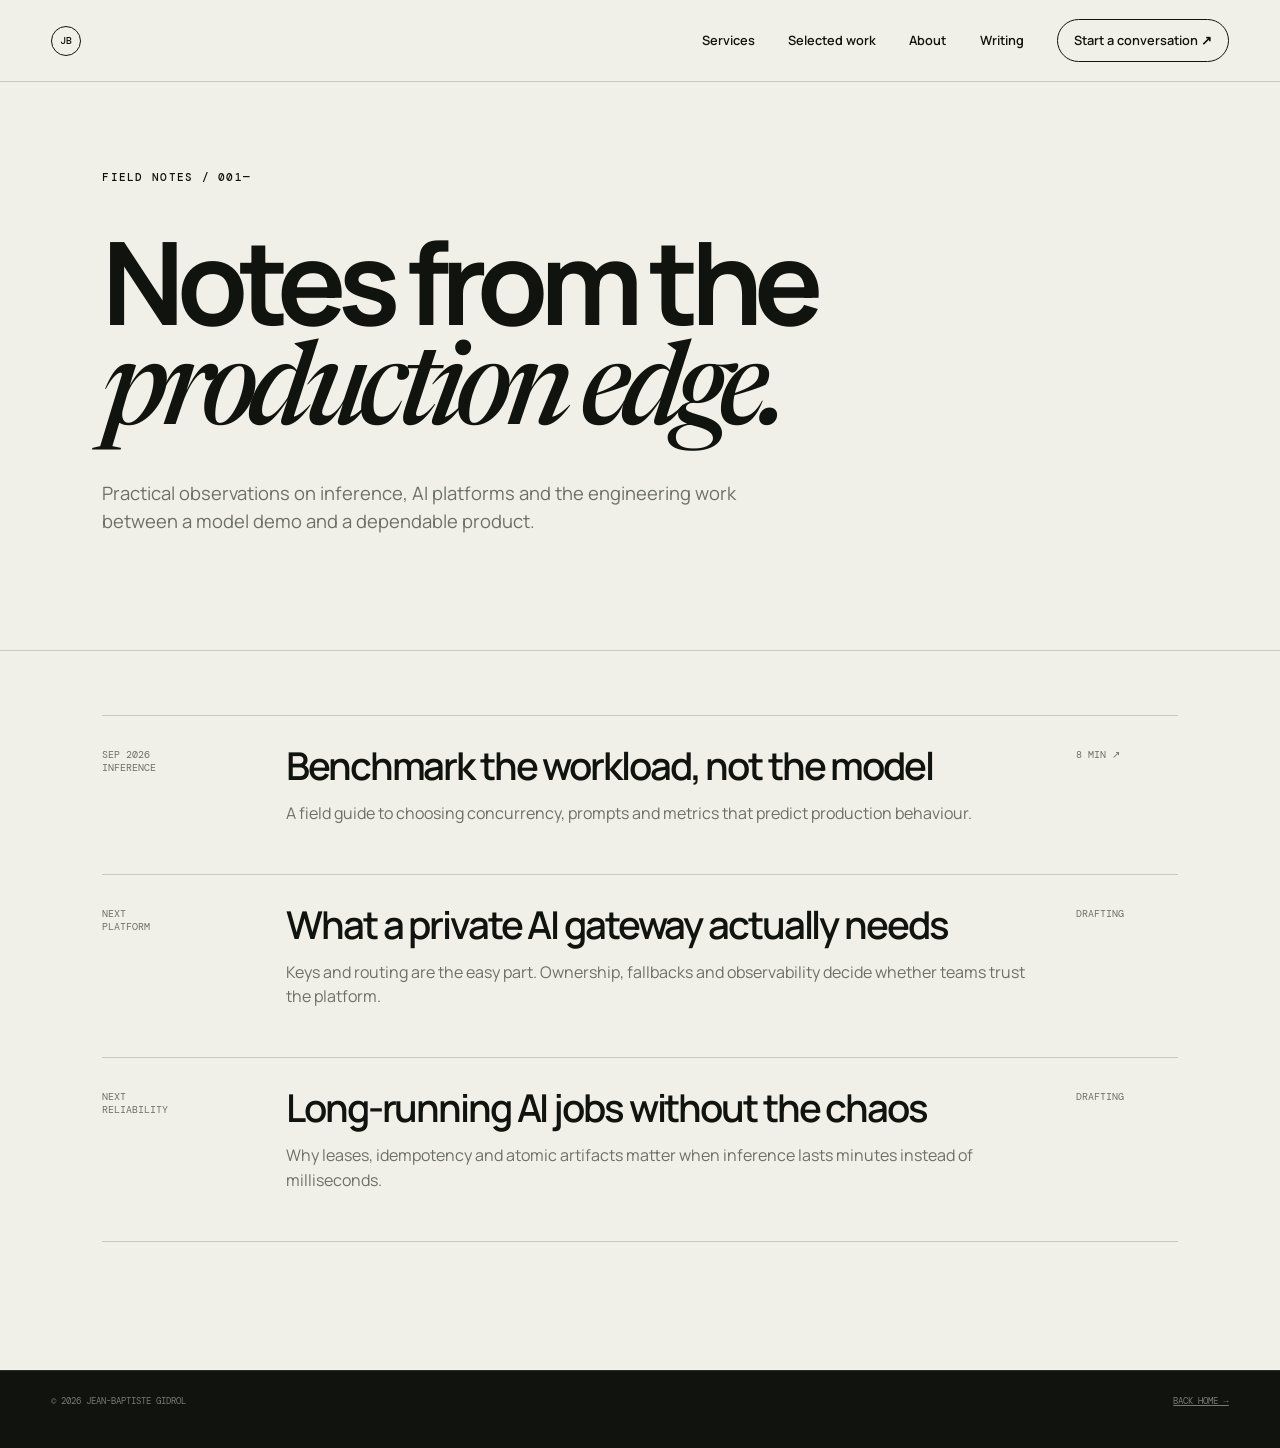
==== writing/index.html @ 70b89be1 "Overall Inference focused website" ====
<!doctype html><html lang="en"><head><meta charset="utf-8"><meta name="viewport" content="width=device-width,initial-scale=1"><meta name="description" content="Field notes on AI platforms, LLM inference and production systems by Jean-Baptiste Gidrol."><title>Field Notes — Jean-Baptiste Gidrol</title><link rel="icon" href="../Image/Logo_neon.png"><link rel="stylesheet" href="../style.css"><script src="../script.js" defer></script></head><body><header><a class="brand" href="../" aria-label="Jean-Baptiste Gidrol — home"><b>JB</b></a><button class="menu" aria-expanded="false" aria-controls="nav">Menu</button><nav id="nav"><a href="../#services">Services</a><a href="../#work">Selected work</a><a href="../#about">About</a><a href="./">Writing</a><a class="nav-cta" href="../#contact">Start a conversation ↗</a></nav></header><main><section class="page-hero"><p class="kicker">Field notes / 001—</p><h1>Notes from the<br><em>production edge.</em></h1><p>Practical observations on inference, AI platforms and the engineering work between a model demo and a dependable product.</p></section><section class="posts"><a class="post" href="benchmarking-llm-inference.html"><small>Sep 2026<br>Inference</small><div><h2>Benchmark the workload, not the model</h2><p>A field guide to choosing concurrency, prompts and metrics that predict production behaviour.</p></div><small>8 min ↗</small></a><div class="post"><small>Next<br>Platform</small><div><h2>What a private AI gateway actually needs</h2><p>Keys and routing are the easy part. Ownership, fallbacks and observability decide whether teams trust the platform.</p></div><small>Drafting</small></div><div class="post"><small>Next<br>Reliability</small><div><h2>Long-running AI jobs without the chaos</h2><p>Why leases, idempotency and atomic artifacts matter when inference lasts minutes instead of milliseconds.</p></div><small>Drafting</small></div></section></main><footer><span>© <span id="year">2026</span> Jean-Baptiste Gidrol</span><a href="../">Back home →</a></footer></body></html>
---- style.css ----
@import url('https://fonts.googleapis.com/css2?family=DM+Mono:wght@400;500&family=Manrope:wght@400;500;600;700&family=Newsreader:ital,opsz,wght@1,6..72,500&display=swap');
:root{--ink:#11130f;--paper:#f1f0e8;--deep:#e5e3d8;--acid:#c8ff3d;--mint:#92edc4;--muted:#6d7067;--line:rgba(17,19,15,.18);--mono:'DM Mono',monospace;--sans:'Manrope',sans-serif;--serif:'Newsreader',serif}*{box-sizing:border-box}html{scroll-behavior:smooth}body{margin:0;background:var(--paper);color:var(--ink);font-family:var(--sans);line-height:1.55;overflow-x:hidden}::selection{background:var(--acid)}a{color:inherit}img{display:block;max-width:100%}.skip{position:fixed;top:-5rem;left:1rem;background:var(--acid);padding:.7rem;z-index:50}.skip:focus{top:1rem}
header{position:absolute;z-index:9;top:0;width:100%;height:82px;padding:0 clamp(1.25rem,4vw,4.5rem);display:flex;align-items:center;justify-content:space-between;border-bottom:1px solid var(--line)}.brand{display:flex;align-items:center;gap:.6rem;text-decoration:none;font-weight:700}.brand b{width:30px;height:30px;border:1px solid;border-radius:50%;display:grid;place-items:center;font:500 .65rem var(--mono)}.brand span{color:#719b00}nav{display:flex;align-items:center;gap:clamp(1rem,2.6vw,2.6rem)}nav a{font-size:.8rem;text-decoration:none;font-weight:600}.nav-cta{border:1px solid;border-radius:99px;padding:.65rem 1rem}.nav-cta:hover{background:var(--ink);color:var(--paper)}.menu{display:none;background:none;border:1px solid;border-radius:99px;padding:.45rem .8rem;font:600 .75rem var(--sans)}
.hero{min-height:100vh;padding:clamp(9rem,17vh,13rem) clamp(1.25rem,4vw,4.5rem) 2.5rem;display:flex;flex-direction:column;justify-content:space-between;position:relative;isolation:isolate}.grid{position:absolute;z-index:-1;inset:82px 0 0;background-image:linear-gradient(var(--line) 1px,transparent 1px),linear-gradient(90deg,var(--line) 1px,transparent 1px);background-size:8.33vw 8.33vw;opacity:.2;mask-image:linear-gradient(#000,transparent 80%)}.kicker,.label,.heading>p{font:500 .66rem var(--mono);text-transform:uppercase;letter-spacing:.12em}.kicker i{display:inline-block;width:8px;height:8px;border-radius:50%;background:#74ae00;margin-right:.5rem;box-shadow:0 0 0 4px #74ae0020}.hero h1{font-size:clamp(3.6rem,9.3vw,9.2rem);line-height:.82;letter-spacing:-.075em;margin:clamp(3rem,8vh,6rem) 0 4rem;font-weight:600}.hero em,.contact em,.page-hero em{font-family:var(--serif);font-weight:500}.hero-copy{margin-left:auto;max-width:600px}.hero-copy>p{font-size:clamp(1.15rem,1.7vw,1.5rem);letter-spacing:-.025em}.hero-copy>div{display:flex;gap:1.5rem;align-items:center;margin-top:1.7rem}.button{display:inline-flex;border-radius:99px;padding:.9rem 1.25rem;text-decoration:none;font-size:.82rem;font-weight:700;transition:.2s}.button:hover{transform:translateY(-2px)}.dark{background:var(--ink);color:var(--paper)}.under{font-size:.8rem;font-weight:700;text-underline-offset:5px}.signals{display:grid;grid-template-columns:repeat(4,1fr);border-top:1px solid var(--line);margin-top:clamp(3rem,8vh,6rem);padding-top:1rem}.signals div{display:flex;flex-direction:column;border-left:1px solid var(--line);padding-left:1rem}.signals div:first-child{border:0;padding-left:0}.signals strong{font-size:clamp(1.5rem,2.5vw,2.4rem);letter-spacing:-.05em}.signals small,.case-top,.fine{font:400 .6rem var(--mono);text-transform:uppercase;color:var(--muted)}
.section{padding:clamp(5rem,10vw,9rem) clamp(1.25rem,4vw,4.5rem)}.heading{display:grid;grid-template-columns:1fr 2fr 1fr;gap:2rem;align-items:start;margin-bottom:clamp(3rem,7vw,6rem)}.heading small,.label small{margin-right:1rem;color:var(--muted)}h2{font-size:clamp(2.7rem,5.2vw,5rem);line-height:.96;letter-spacing:-.055em;margin:0;font-weight:600}.heading>p{margin:.4rem 0}.heading>span{color:var(--muted);font-size:.9rem}.services{background:var(--ink);color:var(--paper)}.services-heading h2{grid-column:2}.services .heading>span{color:#999c93}.service-list{border-top:1px solid #ffffff33}.service{display:grid;grid-template-columns:.3fr 1.4fr .8fr;gap:2rem;padding:2.4rem 0;border-bottom:1px solid #ffffff33}.service>small{font:400 .65rem var(--mono);color:var(--acid)}.service h3{font-size:clamp(1.5rem,2.3vw,2.2rem);letter-spacing:-.04em;margin:0 0 .7rem}.service p{color:#b7bab1;max-width:620px;margin:0}.service ul{list-style:none;margin:0;padding:0;font:400 .65rem var(--mono);text-transform:uppercase;color:#b7bab1}.service li{margin-bottom:.6rem}.service li:before{content:'↳ ';color:var(--acid)}
.work{background:var(--deep)}.cases{display:grid;grid-template-columns:1fr 1fr;gap:1rem}.case{background:var(--paper);padding:clamp(1.3rem,2.5vw,2.2rem);min-height:520px;display:flex;flex-direction:column}.featured{grid-column:span 2;display:grid;grid-template-columns:1.25fr .75fr;gap:2rem}.featured .case-top,.featured .tags{grid-column:span 2}.case-top{display:flex;justify-content:space-between}.case-copy{margin-top:auto}.case-copy h3{font-size:clamp(1.7rem,3vw,3rem);line-height:1.05;letter-spacing:-.045em;margin:1rem 0}.case-copy p{color:var(--muted);max-width:680px}.terminal{background:#0c100d;color:#dfe8d9;margin-top:1rem;min-height:330px}.bar{height:38px;background:#20251f;padding:.7rem;font:400 .58rem var(--mono);color:#677064}.bar span{float:right}.term{padding:clamp(1.3rem,3vw,2.4rem);font-family:var(--mono)}.term code{display:block;font-size:.63rem;color:#899485}.term code b{color:var(--acid)}.term strong{font:600 clamp(3.5rem,6vw,6rem)/1 var(--sans);letter-spacing:-.07em;color:var(--acid);display:inline-block;margin-top:2rem}.term small{margin-left:1rem}.term p{font-size:.6rem;color:#939d8e}.bars{color:var(--mint);font-size:clamp(1.2rem,3vw,2.3rem);letter-spacing:.1em;white-space:nowrap;overflow:hidden}.big{font-size:clamp(5rem,11vw,10rem);font-weight:600;letter-spacing:-.1em;margin:3rem 0}.big small{font:500 .16em var(--mono);letter-spacing:0;text-transform:uppercase}.tags{display:flex;flex-wrap:wrap;gap:.4rem;margin-top:1.7rem}.tags span{border:1px solid var(--line);border-radius:99px;padding:.3rem .55rem;font:400 .56rem var(--mono);text-transform:uppercase}.fine{margin-top:1.5rem}
.about{display:grid;grid-template-columns:1fr;gap:clamp(3rem,6vw,5rem)}.about figure{margin:0;position:relative;aspect-ratio:16/7;overflow:hidden}.about figure img{width:100%;height:100%;object-fit:cover;object-position:center 38%}figcaption{position:absolute;bottom:1rem;left:1rem;color:white;font:400 .58rem var(--mono);text-transform:uppercase}.about-copy{width:min(100%,980px);margin-left:auto}.about h2{margin:2.5rem 0}.lead{font-size:clamp(1.2rem,2vw,1.75rem);letter-spacing:-.03em}.columns{display:grid;grid-template-columns:1fr 1fr;gap:2rem;color:var(--muted);font-size:.88rem}dl{margin-top:2rem}dt,dd{border-top:1px solid var(--line);padding:1rem 0;margin:0}dt{float:left;width:28%;font:400 .58rem var(--mono);text-transform:uppercase;color:var(--muted)}dd{padding-left:30%;font-size:.75rem}
.writing{border-top:1px solid var(--line)}.articles,.offers{display:grid;grid-template-columns:repeat(3,1fr);gap:1rem}.article{min-height:370px;border:1px solid var(--line);padding:1.5rem;display:flex;flex-direction:column;text-decoration:none;transition:.2s}.article[href]:hover{background:var(--acid);transform:translateY(-4px)}.article small{font:400 .6rem var(--mono);text-transform:uppercase;color:var(--muted)}.article h3{font-size:clamp(1.4rem,2.2vw,2rem);line-height:1.15;letter-spacing:-.04em;margin:4rem 0 1rem}.article p{font-size:.84rem;color:var(--muted)}.article b{font-size:.72rem;margin-top:auto}.all{display:inline-block;margin-top:2rem}.engage{background:var(--mint)}.offers{gap:0;border-top:1px solid var(--line);border-left:1px solid var(--line)}.offers article{min-height:300px;padding:1.5rem;display:flex;flex-direction:column;border-right:1px solid var(--line);border-bottom:1px solid var(--line)}.offers h3{font-size:1.7rem;letter-spacing:-.04em;margin:3rem 0 1rem}.offers p{font-size:.85rem}.offers small,.offers b{font:400 .6rem var(--mono);text-transform:uppercase}.offers b{margin-top:auto}
.contact{background:var(--ink);color:var(--paper);text-align:center;padding:clamp(6rem,12vw,11rem) 1.25rem}.contact h2{font-size:clamp(5rem,13vw,12rem);line-height:.72;letter-spacing:-.08em;margin:4rem 0}.contact h2 em{color:var(--acid)}.contact>p:not(.kicker){max-width:560px;margin:0 auto 2rem;color:#a8aba2}.light{background:var(--paper);color:var(--ink)}.contact>div{display:flex;justify-content:center;gap:2rem;margin-top:5rem}.contact>div a{font:400 .64rem var(--mono);text-transform:uppercase;text-underline-offset:5px}footer{min-height:78px;padding:1.5rem clamp(1.25rem,4vw,4.5rem);background:var(--ink);border-top:1px solid #ffffff1c;color:#777b72;display:flex;justify-content:space-between;font:400 .57rem var(--mono);text-transform:uppercase}.reveal{opacity:0;transform:translateY(22px);transition:.7s}.reveal.visible{opacity:1;transform:none}
/* writing */.page-hero{padding:10rem clamp(1.25rem,8vw,9rem) 6rem;border-bottom:1px solid var(--line)}.page-hero h1,.article-hero h1{font-size:clamp(4rem,9vw,8rem);line-height:.86;letter-spacing:-.075em;margin:3rem 0 2rem}.page-hero>p:last-child,.deck{color:var(--muted);font-size:1.15rem;max-width:700px}.posts{padding:4rem clamp(1.25rem,8vw,9rem) 8rem}.post{display:grid;grid-template-columns:.3fr 1.5fr .2fr;gap:2rem;padding:2rem 0;border-top:1px solid var(--line);text-decoration:none}.post:last-child{border-bottom:1px solid var(--line)}.post small,.meta{font:400 .6rem var(--mono);text-transform:uppercase;color:var(--muted)}.post h2{font-size:clamp(1.6rem,3vw,3rem)}.post p{color:var(--muted)}.article-hero{padding:10rem clamp(1.25rem,10vw,11rem) 5rem;border-bottom:1px solid var(--line)}.meta{display:flex;justify-content:space-between}.prose{max-width:760px;margin:auto;padding:5rem 1.25rem 8rem}.prose .lead{font-size:1.35rem;color:var(--ink)}.prose h2{font-size:2rem;margin:3.5rem 0 1rem}.prose p,.prose li{color:#4d5049}.prose blockquote{margin:3rem 0;padding:1.5rem 0;border-block:1px solid var(--line);font:500 italic 1.7rem/1.35 var(--serif)}.callout{background:var(--ink);padding:1.4rem;margin:2.5rem 0}.callout p{color:#b8bbb2;margin:0}.back{font:500 .65rem var(--mono);text-transform:uppercase;text-underline-offset:5px}
@media(max-width:800px){.services-heading h2{grid-column:auto}header{height:70px}.menu{display:block}nav{display:none;position:absolute;top:70px;left:0;right:0;background:var(--paper);padding:1rem 1.25rem 1.5rem;flex-direction:column;align-items:stretch;border-bottom:1px solid var(--line)}nav.open{display:flex}.nav-cta{text-align:center}.hero{padding-top:8rem;min-height:auto}.hero h1{margin:4rem 0 3rem}.hero-copy>div{flex-wrap:wrap}.signals{grid-template-columns:1fr 1fr;gap:1.4rem}.signals div:nth-child(3){border:0;padding-left:0}.heading{grid-template-columns:1fr}.service{grid-template-columns:.2fr 1fr}.service ul{grid-column:2}.cases{grid-template-columns:1fr}.featured{grid-column:auto;display:flex}.featured .terminal{order:2}.featured .case-copy{order:3}.featured .tags{order:4}.about{grid-template-columns:1fr}.about figure{max-width:none;aspect-ratio:16/9}.articles,.offers{grid-template-columns:1fr}.article{min-height:290px}.post{grid-template-columns:1fr}.post>small:last-child{display:none}}@media(max-width:520px){.hero h1{font-size:3.35rem}.hero-copy>div{align-items:flex-start;flex-direction:column}.service{grid-template-columns:1fr}.service ul{grid-column:auto}.case{min-height:450px}.terminal{min-height:280px}.columns{grid-template-columns:1fr}.contact>div{flex-direction:column;gap:1rem}.contact h2{font-size:4.7rem}footer{gap:1rem;flex-direction:column}}@media(prefers-reduced-motion:reduce){html{scroll-behavior:auto}.reveal{opacity:1;transform:none;transition:none}}
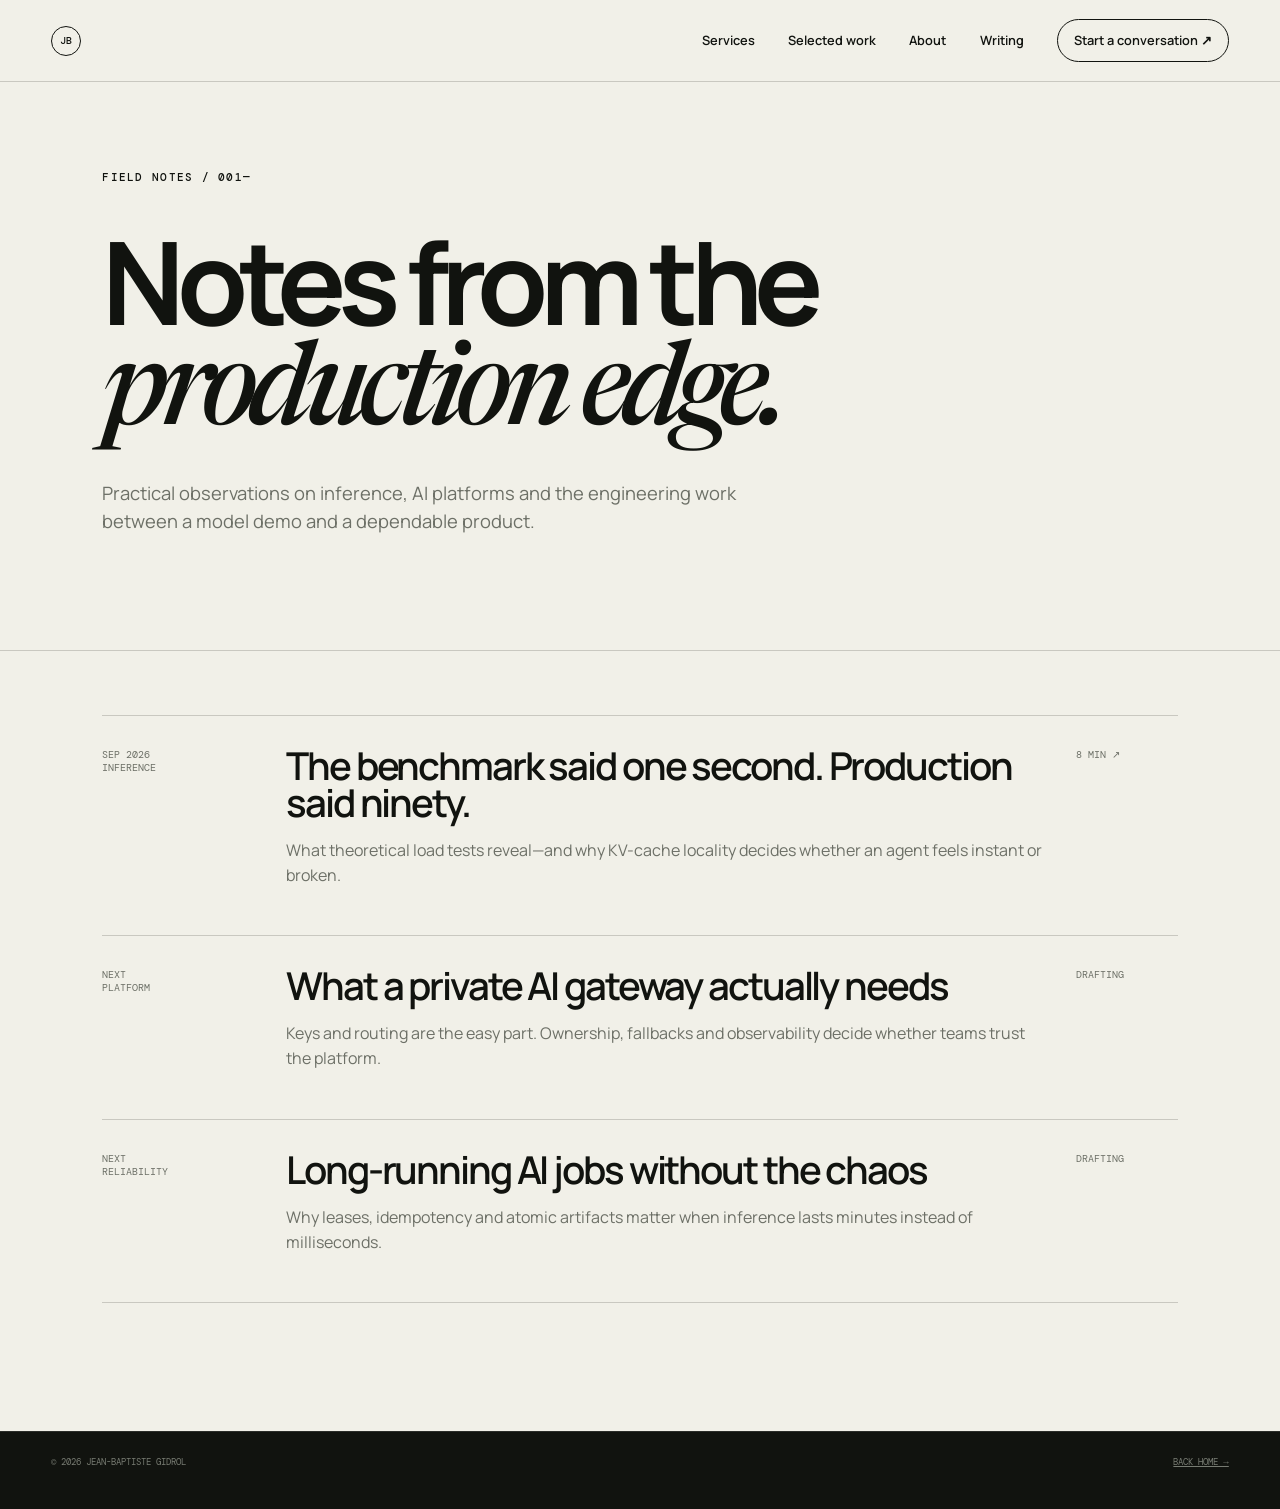
==== commit a8e56e6f: "Added first article" ====
--- a/writing/index.html
+++ b/writing/index.html
@@ -1 +1 @@
-<!doctype html><html lang="en"><head><meta charset="utf-8"><meta name="viewport" content="width=device-width,initial-scale=1"><meta name="description" content="Field notes on AI platforms, LLM inference and production systems by Jean-Baptiste Gidrol."><title>Field Notes — Jean-Baptiste Gidrol</title><link rel="icon" href="../Image/Logo_neon.png"><link rel="stylesheet" href="../style.css"><script src="../script.js" defer></script></head><body><header><a class="brand" href="../" aria-label="Jean-Baptiste Gidrol — home"><b>JB</b></a><button class="menu" aria-expanded="false" aria-controls="nav">Menu</button><nav id="nav"><a href="../#services">Services</a><a href="../#work">Selected work</a><a href="../#about">About</a><a href="./">Writing</a><a class="nav-cta" href="../#contact">Start a conversation ↗</a></nav></header><main><section class="page-hero"><p class="kicker">Field notes / 001—</p><h1>Notes from the<br><em>production edge.</em></h1><p>Practical observations on inference, AI platforms and the engineering work between a model demo and a dependable product.</p></section><section class="posts"><a class="post" href="benchmarking-llm-inference.html"><small>Sep 2026<br>Inference</small><div><h2>Benchmark the workload, not the model</h2><p>A field guide to choosing concurrency, prompts and metrics that predict production behaviour.</p></div><small>8 min ↗</small></a><div class="post"><small>Next<br>Platform</small><div><h2>What a private AI gateway actually needs</h2><p>Keys and routing are the easy part. Ownership, fallbacks and observability decide whether teams trust the platform.</p></div><small>Drafting</small></div><div class="post"><small>Next<br>Reliability</small><div><h2>Long-running AI jobs without the chaos</h2><p>Why leases, idempotency and atomic artifacts matter when inference lasts minutes instead of milliseconds.</p></div><small>Drafting</small></div></section></main><footer><span>© <span id="year">2026</span> Jean-Baptiste Gidrol</span><a href="../">Back home →</a></footer></body></html>
+<!doctype html><html lang="en"><head><meta charset="utf-8"><meta name="viewport" content="width=device-width,initial-scale=1"><meta name="description" content="Field notes on AI platforms, LLM inference and production systems by Jean-Baptiste Gidrol."><title>Field Notes — Jean-Baptiste Gidrol</title><link rel="icon" href="../Image/Logo_neon.png"><link rel="stylesheet" href="../style.css"><script src="../script.js" defer></script></head><body><header><a class="brand" href="../" aria-label="Jean-Baptiste Gidrol — home"><b>JB</b></a><button class="menu" aria-expanded="false" aria-controls="nav">Menu</button><nav id="nav"><a href="../#services">Services</a><a href="../#work">Selected work</a><a href="../#about">About</a><a href="./">Writing</a><a class="nav-cta" href="../#contact">Start a conversation ↗</a></nav></header><main><section class="page-hero"><p class="kicker">Field notes / 001—</p><h1>Notes from the<br><em>production edge.</em></h1><p>Practical observations on inference, AI platforms and the engineering work between a model demo and a dependable product.</p></section><section class="posts"><a class="post" href="benchmarking-llm-inference.html"><small>Sep 2026<br>Inference</small><div><h2>The benchmark said one second. Production said ninety.</h2><p>What theoretical load tests reveal—and why KV-cache locality decides whether an agent feels instant or broken.</p></div><small>8 min ↗</small></a><div class="post"><small>Next<br>Platform</small><div><h2>What a private AI gateway actually needs</h2><p>Keys and routing are the easy part. Ownership, fallbacks and observability decide whether teams trust the platform.</p></div><small>Drafting</small></div><div class="post"><small>Next<br>Reliability</small><div><h2>Long-running AI jobs without the chaos</h2><p>Why leases, idempotency and atomic artifacts matter when inference lasts minutes instead of milliseconds.</p></div><small>Drafting</small></div></section></main><footer><span>© <span id="year">2026</span> Jean-Baptiste Gidrol</span><a href="../">Back home →</a></footer></body></html>
--- a/style.css
+++ b/style.css
@@ -7,5 +7,5 @@
 .about{display:grid;grid-template-columns:1fr;gap:clamp(3rem,6vw,5rem)}.about figure{margin:0;position:relative;aspect-ratio:16/7;overflow:hidden}.about figure img{width:100%;height:100%;object-fit:cover;object-position:center 38%}figcaption{position:absolute;bottom:1rem;left:1rem;color:white;font:400 .58rem var(--mono);text-transform:uppercase}.about-copy{width:min(100%,980px);margin-left:auto}.about h2{margin:2.5rem 0}.lead{font-size:clamp(1.2rem,2vw,1.75rem);letter-spacing:-.03em}.columns{display:grid;grid-template-columns:1fr 1fr;gap:2rem;color:var(--muted);font-size:.88rem}dl{margin-top:2rem}dt,dd{border-top:1px solid var(--line);padding:1rem 0;margin:0}dt{float:left;width:28%;font:400 .58rem var(--mono);text-transform:uppercase;color:var(--muted)}dd{padding-left:30%;font-size:.75rem}
 .writing{border-top:1px solid var(--line)}.articles,.offers{display:grid;grid-template-columns:repeat(3,1fr);gap:1rem}.article{min-height:370px;border:1px solid var(--line);padding:1.5rem;display:flex;flex-direction:column;text-decoration:none;transition:.2s}.article[href]:hover{background:var(--acid);transform:translateY(-4px)}.article small{font:400 .6rem var(--mono);text-transform:uppercase;color:var(--muted)}.article h3{font-size:clamp(1.4rem,2.2vw,2rem);line-height:1.15;letter-spacing:-.04em;margin:4rem 0 1rem}.article p{font-size:.84rem;color:var(--muted)}.article b{font-size:.72rem;margin-top:auto}.all{display:inline-block;margin-top:2rem}.engage{background:var(--mint)}.offers{gap:0;border-top:1px solid var(--line);border-left:1px solid var(--line)}.offers article{min-height:300px;padding:1.5rem;display:flex;flex-direction:column;border-right:1px solid var(--line);border-bottom:1px solid var(--line)}.offers h3{font-size:1.7rem;letter-spacing:-.04em;margin:3rem 0 1rem}.offers p{font-size:.85rem}.offers small,.offers b{font:400 .6rem var(--mono);text-transform:uppercase}.offers b{margin-top:auto}
 .contact{background:var(--ink);color:var(--paper);text-align:center;padding:clamp(6rem,12vw,11rem) 1.25rem}.contact h2{font-size:clamp(5rem,13vw,12rem);line-height:.72;letter-spacing:-.08em;margin:4rem 0}.contact h2 em{color:var(--acid)}.contact>p:not(.kicker){max-width:560px;margin:0 auto 2rem;color:#a8aba2}.light{background:var(--paper);color:var(--ink)}.contact>div{display:flex;justify-content:center;gap:2rem;margin-top:5rem}.contact>div a{font:400 .64rem var(--mono);text-transform:uppercase;text-underline-offset:5px}footer{min-height:78px;padding:1.5rem clamp(1.25rem,4vw,4.5rem);background:var(--ink);border-top:1px solid #ffffff1c;color:#777b72;display:flex;justify-content:space-between;font:400 .57rem var(--mono);text-transform:uppercase}.reveal{opacity:0;transform:translateY(22px);transition:.7s}.reveal.visible{opacity:1;transform:none}
-/* writing */.page-hero{padding:10rem clamp(1.25rem,8vw,9rem) 6rem;border-bottom:1px solid var(--line)}.page-hero h1,.article-hero h1{font-size:clamp(4rem,9vw,8rem);line-height:.86;letter-spacing:-.075em;margin:3rem 0 2rem}.page-hero>p:last-child,.deck{color:var(--muted);font-size:1.15rem;max-width:700px}.posts{padding:4rem clamp(1.25rem,8vw,9rem) 8rem}.post{display:grid;grid-template-columns:.3fr 1.5fr .2fr;gap:2rem;padding:2rem 0;border-top:1px solid var(--line);text-decoration:none}.post:last-child{border-bottom:1px solid var(--line)}.post small,.meta{font:400 .6rem var(--mono);text-transform:uppercase;color:var(--muted)}.post h2{font-size:clamp(1.6rem,3vw,3rem)}.post p{color:var(--muted)}.article-hero{padding:10rem clamp(1.25rem,10vw,11rem) 5rem;border-bottom:1px solid var(--line)}.meta{display:flex;justify-content:space-between}.prose{max-width:760px;margin:auto;padding:5rem 1.25rem 8rem}.prose .lead{font-size:1.35rem;color:var(--ink)}.prose h2{font-size:2rem;margin:3.5rem 0 1rem}.prose p,.prose li{color:#4d5049}.prose blockquote{margin:3rem 0;padding:1.5rem 0;border-block:1px solid var(--line);font:500 italic 1.7rem/1.35 var(--serif)}.callout{background:var(--ink);padding:1.4rem;margin:2.5rem 0}.callout p{color:#b8bbb2;margin:0}.back{font:500 .65rem var(--mono);text-transform:uppercase;text-underline-offset:5px}
-@media(max-width:800px){.services-heading h2{grid-column:auto}header{height:70px}.menu{display:block}nav{display:none;position:absolute;top:70px;left:0;right:0;background:var(--paper);padding:1rem 1.25rem 1.5rem;flex-direction:column;align-items:stretch;border-bottom:1px solid var(--line)}nav.open{display:flex}.nav-cta{text-align:center}.hero{padding-top:8rem;min-height:auto}.hero h1{margin:4rem 0 3rem}.hero-copy>div{flex-wrap:wrap}.signals{grid-template-columns:1fr 1fr;gap:1.4rem}.signals div:nth-child(3){border:0;padding-left:0}.heading{grid-template-columns:1fr}.service{grid-template-columns:.2fr 1fr}.service ul{grid-column:2}.cases{grid-template-columns:1fr}.featured{grid-column:auto;display:flex}.featured .terminal{order:2}.featured .case-copy{order:3}.featured .tags{order:4}.about{grid-template-columns:1fr}.about figure{max-width:none;aspect-ratio:16/9}.articles,.offers{grid-template-columns:1fr}.article{min-height:290px}.post{grid-template-columns:1fr}.post>small:last-child{display:none}}@media(max-width:520px){.hero h1{font-size:3.35rem}.hero-copy>div{align-items:flex-start;flex-direction:column}.service{grid-template-columns:1fr}.service ul{grid-column:auto}.case{min-height:450px}.terminal{min-height:280px}.columns{grid-template-columns:1fr}.contact>div{flex-direction:column;gap:1rem}.contact h2{font-size:4.7rem}footer{gap:1rem;flex-direction:column}}@media(prefers-reduced-motion:reduce){html{scroll-behavior:auto}.reveal{opacity:1;transform:none;transition:none}}
+/* writing */.page-hero{padding:10rem clamp(1.25rem,8vw,9rem) 6rem;border-bottom:1px solid var(--line)}.page-hero h1,.article-hero h1{font-size:clamp(4rem,9vw,8rem);line-height:.86;letter-spacing:-.075em;margin:3rem 0 2rem}.page-hero>p:last-child,.deck{color:var(--muted);font-size:1.15rem;max-width:700px}.posts{padding:4rem clamp(1.25rem,8vw,9rem) 8rem}.post{display:grid;grid-template-columns:.3fr 1.5fr .2fr;gap:2rem;padding:2rem 0;border-top:1px solid var(--line);text-decoration:none}.post:last-child{border-bottom:1px solid var(--line)}.post small,.meta{font:400 .6rem var(--mono);text-transform:uppercase;color:var(--muted)}.post h2{font-size:clamp(1.6rem,3vw,3rem)}.post p{color:var(--muted)}.article-hero{padding:10rem clamp(1.25rem,10vw,11rem) 5rem;border-bottom:1px solid var(--line)}.meta{display:flex;justify-content:space-between}.prose{max-width:760px;margin:auto;padding:5rem 1.25rem 8rem}.prose .lead{font-size:1.35rem;color:var(--ink)}.prose h2{font-size:2rem;margin:3.5rem 0 1rem}.prose p,.prose li{color:#4d5049}.prose blockquote{margin:3rem 0;padding:1.5rem 0;border-block:1px solid var(--line);font:500 italic 1.7rem/1.35 var(--serif)}.callout{background:var(--ink);padding:1.4rem;margin:2.5rem 0}.callout p{color:#b8bbb2;margin:0}.article-stats{display:grid;grid-template-columns:repeat(3,1fr);margin:3rem 0;border:1px solid var(--line)}.article-stats div{padding:1.2rem;border-right:1px solid var(--line)}.article-stats div:last-child{border:0}.article-stats strong{display:block;font-size:clamp(1.8rem,4vw,3.2rem);letter-spacing:-.06em}.article-stats span{font:400 .58rem var(--mono);text-transform:uppercase;color:var(--muted)}.table-wrap{overflow-x:auto;margin:2.5rem 0}.prose table{width:100%;border-collapse:collapse;font-size:.76rem}.prose th,.prose td{padding:.8rem;text-align:left;border-bottom:1px solid var(--line);white-space:nowrap}.prose th{font:500 .58rem var(--mono);text-transform:uppercase}.article-figure{margin:3rem calc(50% - 46vw);padding:0}.article-figure img{width:100%;background:var(--deep)}.article-figure figcaption{position:static;color:var(--muted);font:400 .58rem var(--mono);text-transform:none;padding-top:.7rem}.back{font:500 .65rem var(--mono);text-transform:uppercase;text-underline-offset:5px}
+@media(max-width:800px){.services-heading h2{grid-column:auto}header{height:70px}.menu{display:block}nav{display:none;position:absolute;top:70px;left:0;right:0;background:var(--paper);padding:1rem 1.25rem 1.5rem;flex-direction:column;align-items:stretch;border-bottom:1px solid var(--line)}nav.open{display:flex}.nav-cta{text-align:center}.hero{padding-top:8rem;min-height:auto}.hero h1{margin:4rem 0 3rem}.hero-copy>div{flex-wrap:wrap}.signals{grid-template-columns:1fr 1fr;gap:1.4rem}.signals div:nth-child(3){border:0;padding-left:0}.heading{grid-template-columns:1fr}.service{grid-template-columns:.2fr 1fr}.service ul{grid-column:2}.cases{grid-template-columns:1fr}.featured{grid-column:auto;display:flex}.featured .terminal{order:2}.featured .case-copy{order:3}.featured .tags{order:4}.about{grid-template-columns:1fr}.about figure{max-width:none;aspect-ratio:16/9}.articles,.offers{grid-template-columns:1fr}.article{min-height:290px}.post{grid-template-columns:1fr}.post>small:last-child{display:none}}@media(max-width:520px){.article-stats{grid-template-columns:1fr}.article-stats div{border-right:0;border-bottom:1px solid var(--line)}.article-figure{margin:2.5rem 0}.hero h1{font-size:3.35rem}.hero-copy>div{align-items:flex-start;flex-direction:column}.service{grid-template-columns:1fr}.service ul{grid-column:auto}.case{min-height:450px}.terminal{min-height:280px}.columns{grid-template-columns:1fr}.contact>div{flex-direction:column;gap:1rem}.contact h2{font-size:4.7rem}footer{gap:1rem;flex-direction:column}}@media(prefers-reduced-motion:reduce){html{scroll-behavior:auto}.reveal{opacity:1;transform:none;transition:none}}
